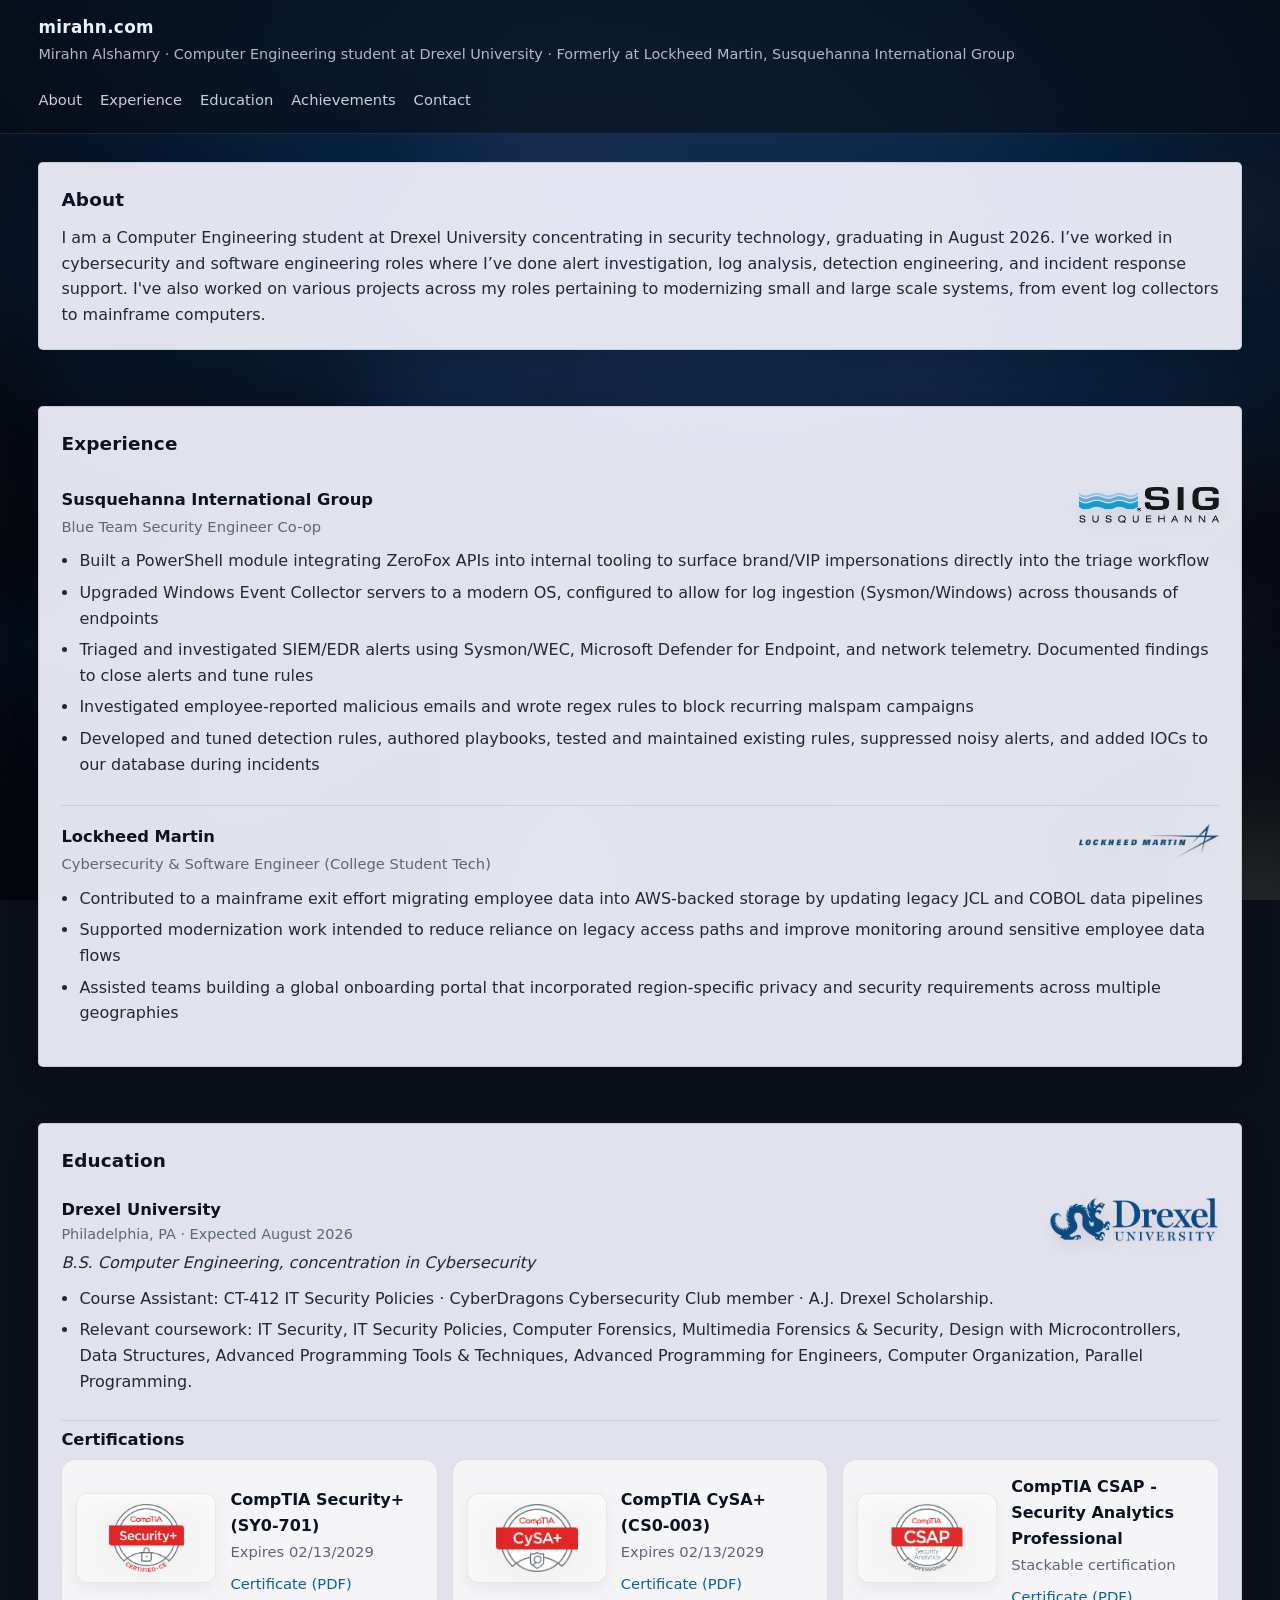
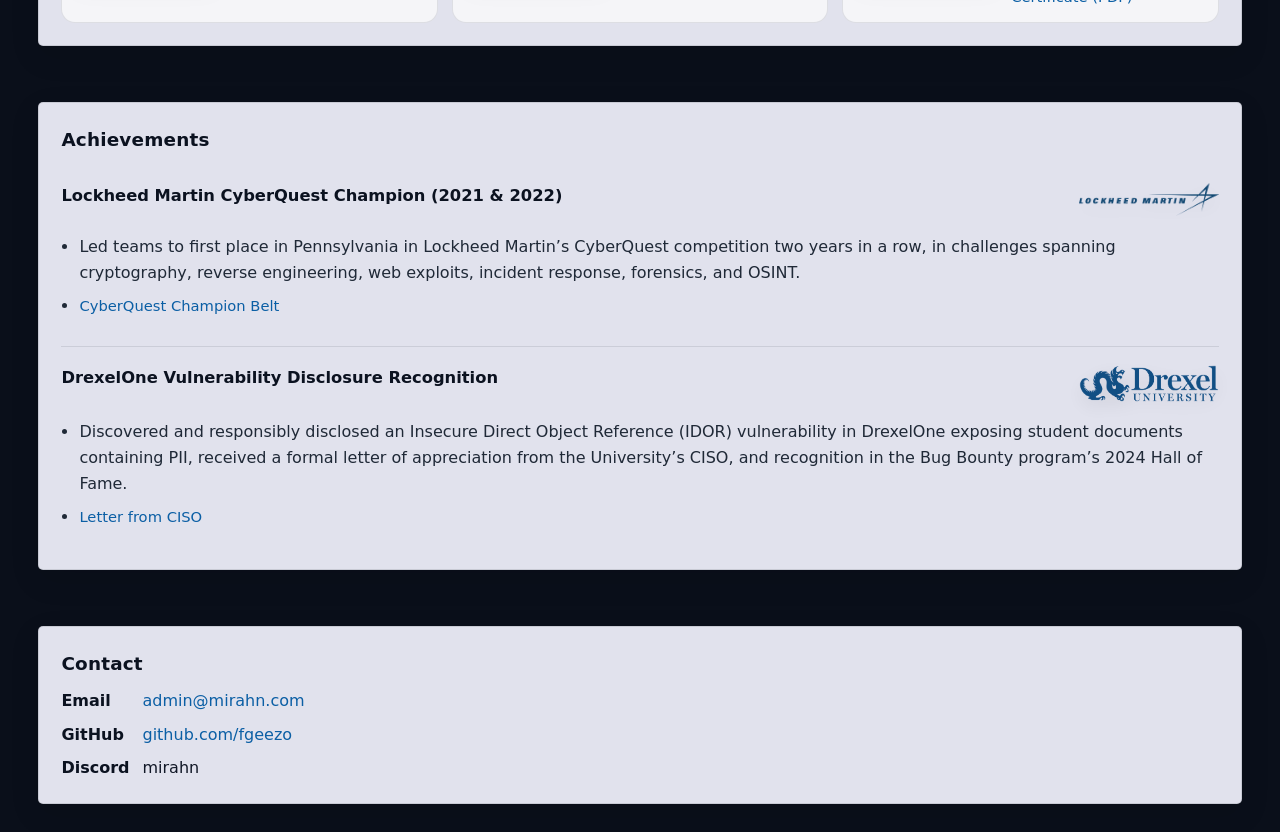
==== index.html @ 4f2de334 "Removed bold text" ====
<!DOCTYPE html>
<html lang="en">
<head>
  <meta charset="UTF-8" />
  <meta name="viewport" content="width=device-width, initial-scale=1" />
  <title>mirahn.com</title>

  <meta name="description" content="Personal site of Mirahn Alshamry - Computer Engineering student at Drexel University concentrating on cybersecurity, with experience at Lockheed Martin and Susquehanna International Group." />

  <link rel="stylesheet" href="style.css" />
</head>

<body>
  <div class="page-bg" aria-hidden="true"></div>

  <header class="site-header">
    <div class="header-inner">
      <a class="brand" href="#top" aria-label="mirahn.com home">
        <span class="brand-title">mirahn.com</span>
        <span class="brand-subtitle">Mirahn Alshamry · Computer Engineering student at Drexel University · Formerly at Lockheed Martin, Susquehanna International Group</span>
      </a>

      <nav class="nav" aria-label="Primary navigation">
        <a href="#about">About</a>
        <a href="#experience">Experience</a>
        <a href="#education">Education</a>
        <a href="#achievements">Achievements</a>
        <a href="#contact">Contact</a>
      </nav>
    </div>
  </header>

    <section id="about" class="section">
      <div class="section-inner card">
        <h2>About</h2>
        <p>
          I am a Computer Engineering student at Drexel University concentrating in security technology, 
          graduating in August 2026. I’ve worked in cybersecurity and software engineering roles where I’ve done alert
          investigation, log analysis, detection engineering, and incident response support. I've also worked on various
          projects across my roles pertaining to modernizing small and large scale systems, from event log collectors
          to mainframe computers.
        </p>
      </div>
    </section>

    <section id="experience" class="section">
      <div class="section-inner">
        <div class="card">
          <div class="card-header">
            <h2>Experience</h2>
          </div>

          <article class="xp">
            <div class="xp-top">
              <div class="xp-title">
                <h3>Susquehanna International Group</h3>
                <div class="xp-role">Blue Team Security Engineer Co-op</div>
              </div>
              <div class="xp-logo" aria-hidden="true">
                <img src="media/SIG_Logo.png" alt="" />
              </div>
            </div>

            <ul class="bullets">
              <li>
                Built a PowerShell module integrating ZeroFox APIs into internal tooling to surface
                brand/VIP impersonations directly into the triage workflow
              </li>
              <li>
                Upgraded Windows Event Collector servers to a modern OS, configured to allow for
                log ingestion (Sysmon/Windows) across thousands of endpoints
              </li>
              <li>
                Triaged and investigated SIEM/EDR alerts using Sysmon/WEC, Microsoft Defender for Endpoint,
                and network telemetry. Documented findings to close alerts and tune rules
              </li>
              <li>
                Investigated employee-reported malicious emails and wrote regex rules to block
                recurring malspam campaigns
              </li>
              <li>
                Developed and tuned detection rules, authored playbooks, tested and maintained
                existing rules, suppressed noisy alerts, and added IOCs to our database during incidents
              </li>
            </ul>
          </article>

          <div class="divider" role="separator" aria-hidden="true"></div>

          <article class="xp">
            <div class="xp-top">
              <div class="xp-title">
                <h3>Lockheed Martin</h3>
                <div class="xp-role">Cybersecurity &amp; Software Engineer (College Student Tech)</div>
              </div>
              <div class="xp-logo" aria-hidden="true">
                <img src="media/LM_Logo.png" alt="" />
              </div>
            </div>

            <ul class="bullets">
              <li>
                Contributed to a mainframe exit effort migrating employee data into AWS-backed storage by updating
                legacy JCL and COBOL data pipelines
              </li>
              <li>
                Supported modernization work intended to reduce reliance on legacy access paths and improve monitoring
                around sensitive employee data flows
              </li>
              <li>
                Assisted teams building a global onboarding portal that incorporated region-specific privacy and security
                requirements across multiple geographies
              </li>
            </ul>
          </article>
        </div>
      </div>
    </section>

    <section id="education" class="section">
      <div class="section-inner">
        <div class="card">
          <div class="card-header">
            <h2>Education</h2>
          </div>

          <article class="edu">
            <div class="edu-top">
              <div class="edu-main">
                <h3>Drexel University</h3>
                <div class="edu-meta">Philadelphia, PA · Expected August 2026</div>
                <div class="edu-degree">
                  B.S. Computer Engineering, concentration in Cybersecurity
                </div>
              </div>
              <div class="edu-logo" aria-hidden="true">
                <img src="media/Drexel_Logo.png" alt="" />
              </div>
            </div>

            <ul class="bullets">
              <li>
                Course Assistant: CT-412 IT Security Policies · CyberDragons Cybersecurity Club member · A.J. Drexel Scholarship.
              </li>
              <li>
                Relevant coursework: IT Security, IT Security Policies, Computer Forensics, Multimedia Forensics &amp; Security,
                Design with Microcontrollers, Data Structures, Advanced Programming Tools &amp; Techniques, Advanced Programming
                for Engineers, Computer Organization, Parallel Programming.
              </li>
            </ul>
          </article>

          <div class="divider" role="separator" aria-hidden="true"></div>

          <section id="certs" aria-label="Certifications">
            <h3 class="subheading">Certifications</h3>

            <div class="cert-grid">
              <div class="cert">
                <div class="cert-badge">
                  <img src="media/SecurityPlus_Logo.png" alt="CompTIA Security+ Certified" />
                </div>
                <div class="cert-body">
                  <div class="cert-name">CompTIA Security+ (SY0-701)</div>
                  <div class="cert-meta">Expires 02/13/2029</div>
                  <div class="links">
                    <a href="media/SecurityPlusCertificate.pdf" target="_blank" rel="noopener">
                      Certificate (PDF)
                    </a>
                  </div>
                </div>
              </div>

              <div class="cert">
                <div class="cert-badge">
                  <img src="media/CySA_Logo.png" alt="CompTIA CySA+ Certified" />
                </div>
                <div class="cert-body">
                  <div class="cert-name">CompTIA CySA+ (CS0-003)</div>
                  <div class="cert-meta">Expires 02/13/2029</div>
                  <div class="links">
                    <a href="media/CYSA.pdf" target="_blank" rel="noopener">
                      Certificate (PDF)
                    </a>
                  </div>
                </div>
              </div>

              <div class="cert">
                <div class="cert-badge">
                  <img src="media/CSAP_Logo.png" alt="CompTIA CSAP – Security Analytics Professional" />
                </div>
                <div class="cert-body">
                  <div class="cert-name">CompTIA CSAP - Security Analytics Professional</div>
                  <div class="cert-meta">Stackable certification</div>
                  <div class="links">
                    <a href="media/CSAP.pdf" target="_blank" rel="noopener">
                      Certificate (PDF)
                    </a>
                  </div>
                </div>
              </div>
            </div>
          </section>
        </div>
      </div>
    </section>

    <section id="achievements" class="section">
      <div class="section-inner">
        <div class="card">
          <div class="card-header">
            <h2>Achievements</h2>
          </div>

          <article class="xp">
            <div class="xp-top">
              <div class="xp-title">
                <h3>Lockheed Martin CyberQuest Champion (2021 &amp; 2022)</h3>
              </div>
              <div class="xp-logo" aria-hidden="true">
                <img src="media/LM_Logo.png" alt="" />
              </div>
            </div>
            <ul class="bullets">
              <li>
                Led teams to first place in Pennsylvania in Lockheed Martin’s CyberQuest competition
                two years in a row, in challenges spanning cryptography, reverse engineering, web exploits, incident
                response, forensics, and OSINT.
              </li>
              <li>
                <div class="links">
                  <a href="media/CyberQuestChampionBelt.jpg" target="_blank" rel="noopener">
                  CyberQuest Champion Belt
                  </a>
                </div>
              </li>
            </ul>
          </article>

          <div class="divider" role="separator" aria-hidden="true"></div>

          <article class="xp">
            <div class="xp-top">
              <div class="xp-title">
                <h3>DrexelOne Vulnerability Disclosure Recognition</h3>
              </div>
              <div class="xp-logo" aria-hidden="true">
                <img src="media/Drexel_Logo.png" alt="" />
              </div>
            </div>
            <ul class="bullets">
              <li>
                Discovered and responsibly disclosed an Insecure Direct Object Reference (IDOR)
                vulnerability in DrexelOne exposing student documents containing PII, received a formal letter of
                appreciation from the University’s CISO, and recognition in the Bug Bounty program’s 2024 Hall of Fame.
              </li>
              <li>
                <div class="links">
                  <a href="media/CISOLOA.pdf" target="_blank" rel="noopener">
                  Letter from CISO
                  </a>
                </div>
              </li>
            </ul>
          </article>
        </div>
      </div>
    </section>

    <section id="contact" class="section">
      <div class="section-inner card">
        <h2>Contact</h2>
        <ul class="contact-list">
          <li><span class="k">Email</span> <a href="mailto:admin@mirahn.com">admin@mirahn.com</a></li>
          <li><span class="k">GitHub</span> <a href="https://github.com/fgeezo" target="_blank" rel="noopener">github.com/fgeezo</a></li>
          <li><span class="k">Discord</span> <span>mirahn</span></li>
        </ul>
      </div>
    </section>
  </main>
</body>
</html>
---- style.css ----
:root {
  --ink: #0b1220;
  --text: #111827;
  --muted: #5b6678;

  --accent: #0b5fa5;

  --card: rgba(245, 245, 255, 0.92);

  --border: rgba(17, 24, 39, 0.12);
  --shadow: 0 10px 30px rgba(0, 0, 0, 0.10);

  --radius: 5px;

  --page-pad: clamp(16px, 3vw, 40px);
  --content-max: 1320px;
}

* { box-sizing: border-box; }
html, body { margin: 0; padding: 0; }

body {
  font-family: system-ui, -apple-system, BlinkMacSystemFont, "Segoe UI",
    Roboto, "Helvetica Neue", Arial, sans-serif;
  color: var(--text);
  line-height: 1.6;
  background: #0a0f1a; /* Fallback behind background image */
}

/* Background image */
.page-bg {
  position: fixed;
  inset: 0;
  background:
    linear-gradient(180deg, rgba(6, 10, 18, 0.72), rgba(6, 10, 18, 0.65)),
    url("media/Background.jpg") center / cover no-repeat;
  z-index: -2;
}

.page-bg::after {
  content: "";
  position: absolute;
  inset: 0;
  background: radial-gradient(circle at 20% 10%, rgba(255,255,255,0.06), transparent 35%),
              radial-gradient(circle at 80% 30%, rgba(255,255,255,0.05), transparent 40%);
  mix-blend-mode: overlay;
  opacity: 0.8;
}

a {
  color: var(--accent);
  text-decoration: none;
}
a:hover { text-decoration: underline; }

.site-header {
  position: sticky;
  top: 0;
  z-index: 5;
  backdrop-filter: blur(10px);
  background: rgba(8, 12, 20, 0.55);
  border-bottom: 1px solid rgba(255,255,255,0.10);
}

.header-inner {
  width: 100%;
  max-width: var(--content-max);
  margin: 0 auto;
  padding: 14px var(--page-pad);
  display: flex;
  align-items: center;
  justify-content: space-between;
  gap: 16px;
  flex-wrap: wrap;
}

.brand {
  display: grid;
  gap: 2px;
  color: #eaf2ff;
  text-decoration: none;
}
.brand:hover { text-decoration: none; }

.brand-title {
  font-weight: 700;
  letter-spacing: 0.02em;
  font-size: 1.05rem;
}
.brand-subtitle {
  font-size: 0.9rem;
  color: rgba(234, 242, 255, 0.75);
}

.nav {
  display: flex;
  gap: 18px;
  flex-wrap: wrap;
}
.nav a {
  color: rgba(234, 242, 255, 0.85);
  font-size: 0.92rem;
  padding: 6px 0;
  border-bottom: 2px solid transparent;
}
.nav a:hover,
.nav a:focus-visible {
  border-bottom-color: rgba(234, 242, 255, 0.75);
  text-decoration: none;
}

/* Main layout uses full width with a large max width (not a small centered column) */
.site-main {
  width: 100%;
}

.section {
  padding: 28px var(--page-pad);
}

.section-inner {
  width: 100%;
  max-width: var(--content-max);
  margin: 0 auto;
}

.card {
  background: var(--card);
  border: 1px solid var(--border);
  border-radius: var(--radius);
  box-shadow: var(--shadow);
  padding: 22px 22px;
}

.card h2 {
  margin: 0 0 10px;
  font-size: 1.15rem;
  letter-spacing: 0.01em;
  color: var(--ink);
}

.card h3 {
  margin: 0 0 6px;
  font-size: 1.02rem;
  color: var(--ink);
}

.card p {
  margin: 10px 0 0;
  color: #1f2937;
}

.hero {
  padding: 34px var(--page-pad) 18px;
}

.hero-inner {
  width: 100%;
  max-width: var(--content-max);
  margin: 0 auto;
}

/* Experiences/Achievements */
.card-header {
  display: flex;
  align-items: baseline;
  justify-content: space-between;
  gap: 12px;
  margin-bottom: 6px;
}

.xp {
  padding: 12px 0;
}

.xp-top {
  display: flex;
  align-items: flex-start;
  justify-content: space-between;
  gap: 14px;
}

.xp-title h3 {
  margin: 0;
}

.xp-role {
  color: var(--muted);
  font-size: 0.92rem;
  margin-top: 2px;
}

.xp-logo {
  flex: 0 0 auto;
}

.xp-logo img {
  width: 140px;
  max-height: 40px;
  object-fit: contain;
  opacity: 0.92;
  filter: drop-shadow(0 6px 10px rgba(0,0,0,0.10));
}

@media (max-width: 620px) {
  .xp-top { flex-direction: column; }
  .xp-logo img { width: 160px; }
}

.bullets {
  margin: 10px 0 0;
  padding-left: 18px;
  color: #1f2937;
}

.bullets li {
  margin: 6px 0;
}

.divider {
  height: 1px;
  background: rgba(17, 24, 39, 0.10);
  margin: 10px 0 6px;
}

/* Education */
.edu {
  padding: 6px 0 10px;
}

.edu-top {
  display: flex;
  align-items: flex-start;
  justify-content: space-between;
  gap: 14px;
}

.edu-main h3 {
  margin: 0;
}

.edu-meta {
  color: var(--muted);
  font-size: 0.9rem;
}

.edu-degree {
  margin-top: 4px;
  font-style: italic;
  color: #1f2937;
}

.edu-logo {
  flex: 0 0 auto;
}

.edu-logo img {
  width: 170px;
  max-height: 60px;
  object-fit: contain;
  opacity: 0.95;
  filter: drop-shadow(0 6px 10px rgba(0,0,0,0.10));
}

@media (max-width: 620px) {
  .edu-top { flex-direction: column; }
  .edu-logo img { width: 190px; }
}

.subheading {
  margin: 4px 0 8px;
  font-size: 1rem;
  color: var(--ink);
}

/* Certs */
.cert-grid {
  display: grid;
  grid-template-columns: repeat(3, minmax(0, 1fr));
  gap: 14px;
  margin-top: 6px;
}

@media (max-width: 1020px) {
  .cert-grid {
    grid-template-columns: repeat(2, minmax(0, 1fr));
  }
}

@media (max-width: 720px) {
  .cert-grid {
    grid-template-columns: 1fr;
  }
}

.cert {
  display: grid;
  grid-template-columns: 140px 1fr;
  gap: 14px;
  align-items: center;
  padding: 14px;
  background: rgba(255, 255, 255, 0.65);
  border: 1px solid rgba(17, 24, 39, 0.10);
  border-radius: 14px;
}

@media (max-width: 520px) {
  .cert {
    grid-template-columns: 1fr;
  }
}

.cert-badge img {
  width: 100%;
  max-height: 90px;
  object-fit: contain;
  filter: drop-shadow(0 6px 10px rgba(0,0,0,0.10));
  background: rgba(255,255,255,0.55);
  border: 1px solid rgba(17, 24, 39, 0.08);
  border-radius: 12px;
  padding: 10px;
}

.cert-name {
  font-weight: 700;
  color: var(--ink);
}

.cert-meta {
  color: var(--muted);
  font-size: 0.92rem;
  margin-top: 2px;
}

.links {
  margin-top: 8px;
  font-size: 0.92rem;
}

/* Util */
.dot {
  margin: 0 8px;
  color: rgba(17, 24, 39, 0.35);
}

/* Contact */
.contact-list {
  list-style: none;
  margin: 10px 0 0;
  padding: 0;
  display: grid;
  gap: 8px;
}

.contact-list .k {
  display: inline-block;
  min-width: 76px;
  font-weight: 650;
  color: var(--ink);
}
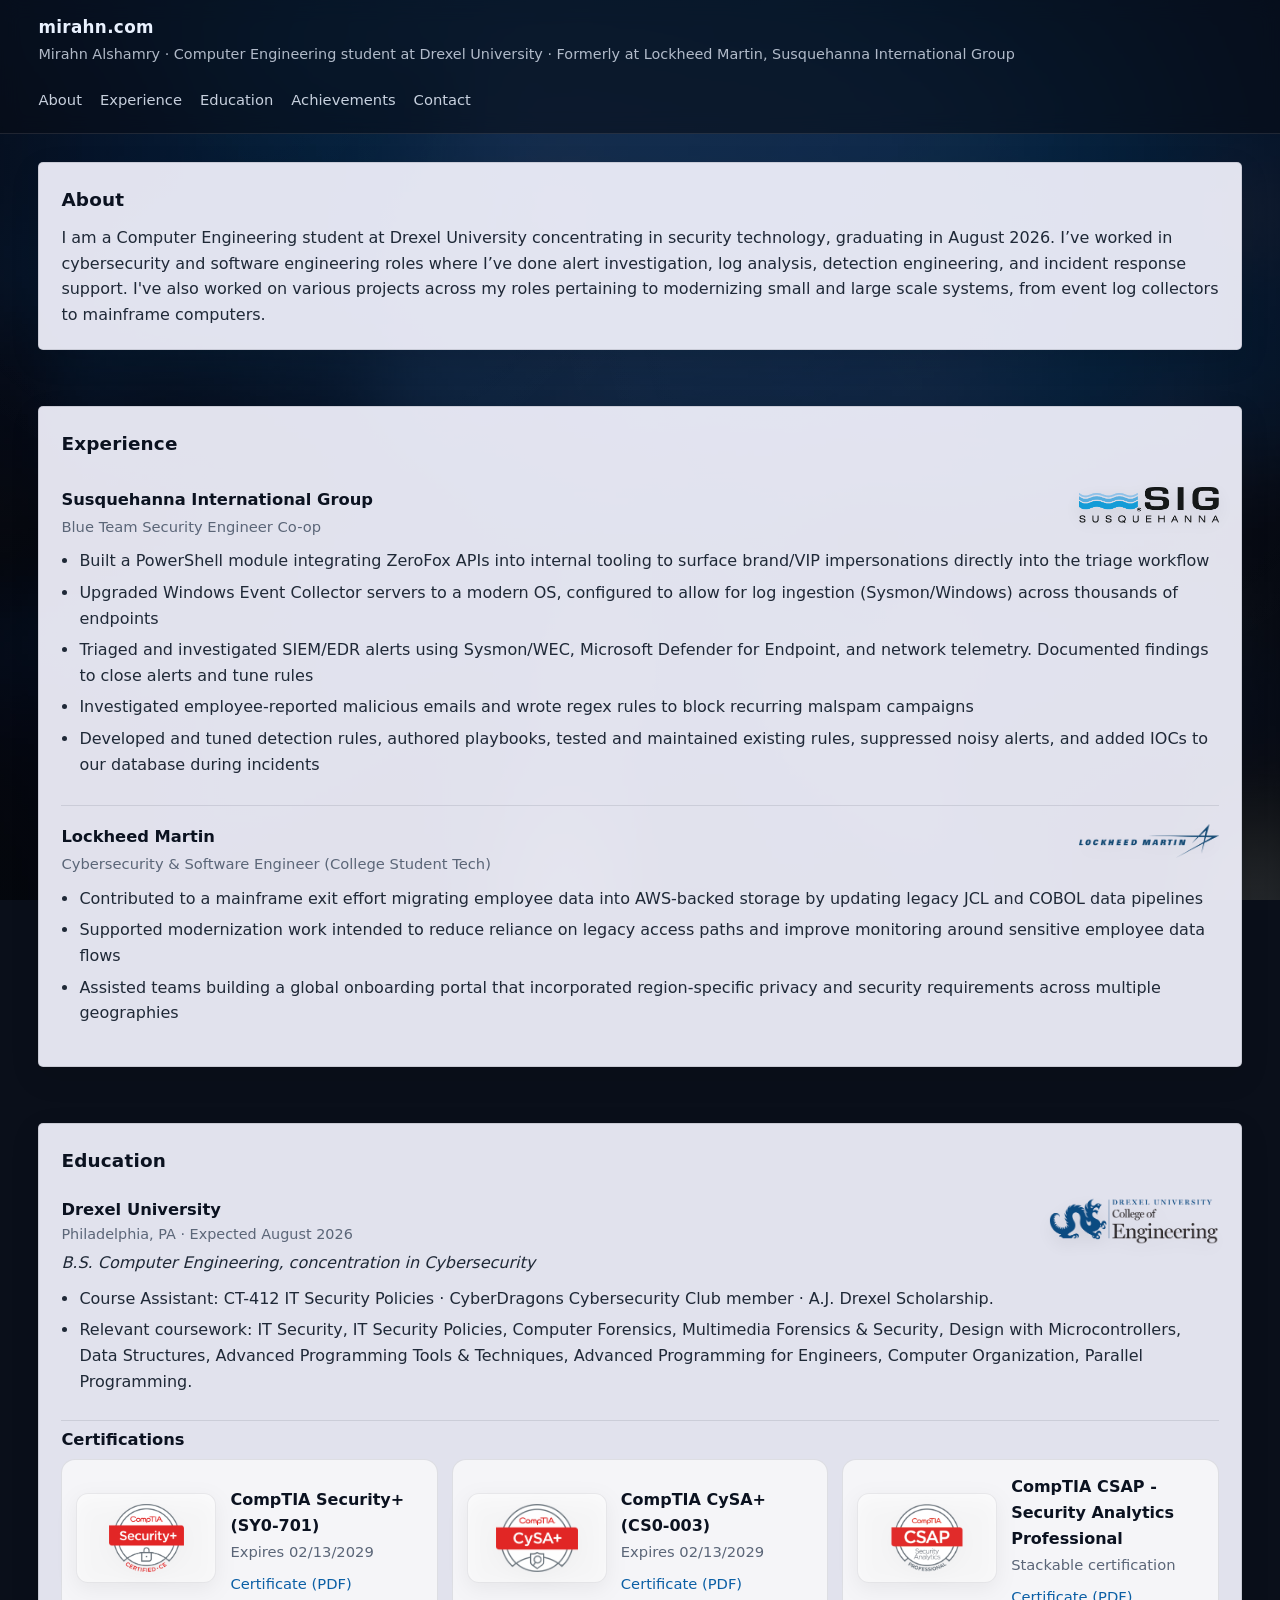
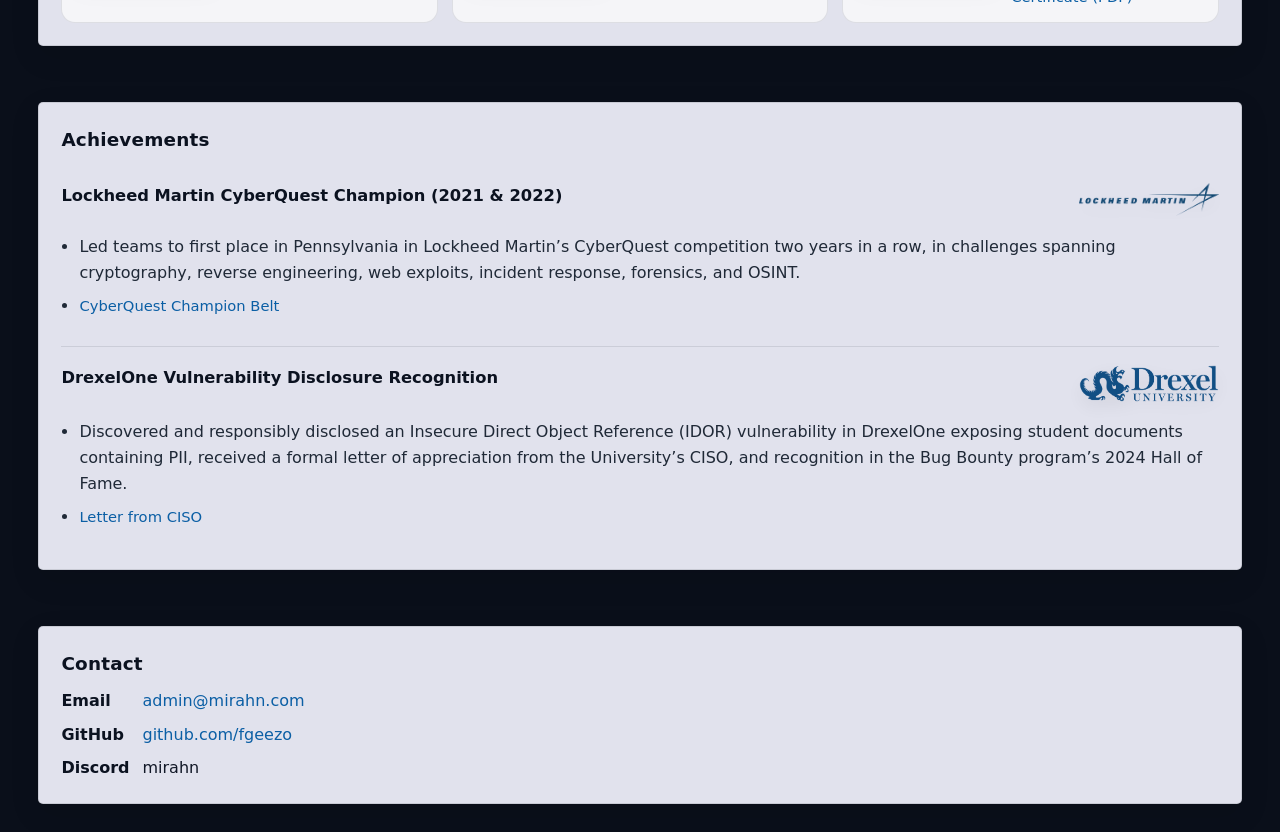
==== commit 3d0cbd92: "Added Drexel COE image" ====
--- a/index.html
+++ b/index.html
@@ -134,7 +134,7 @@
                 </div>
               </div>
               <div class="edu-logo" aria-hidden="true">
-                <img src="media/Drexel_Logo.png" alt="" />
+                <img src="media/DrexelCOE_Logo.png" alt="" />
               </div>
             </div>
 
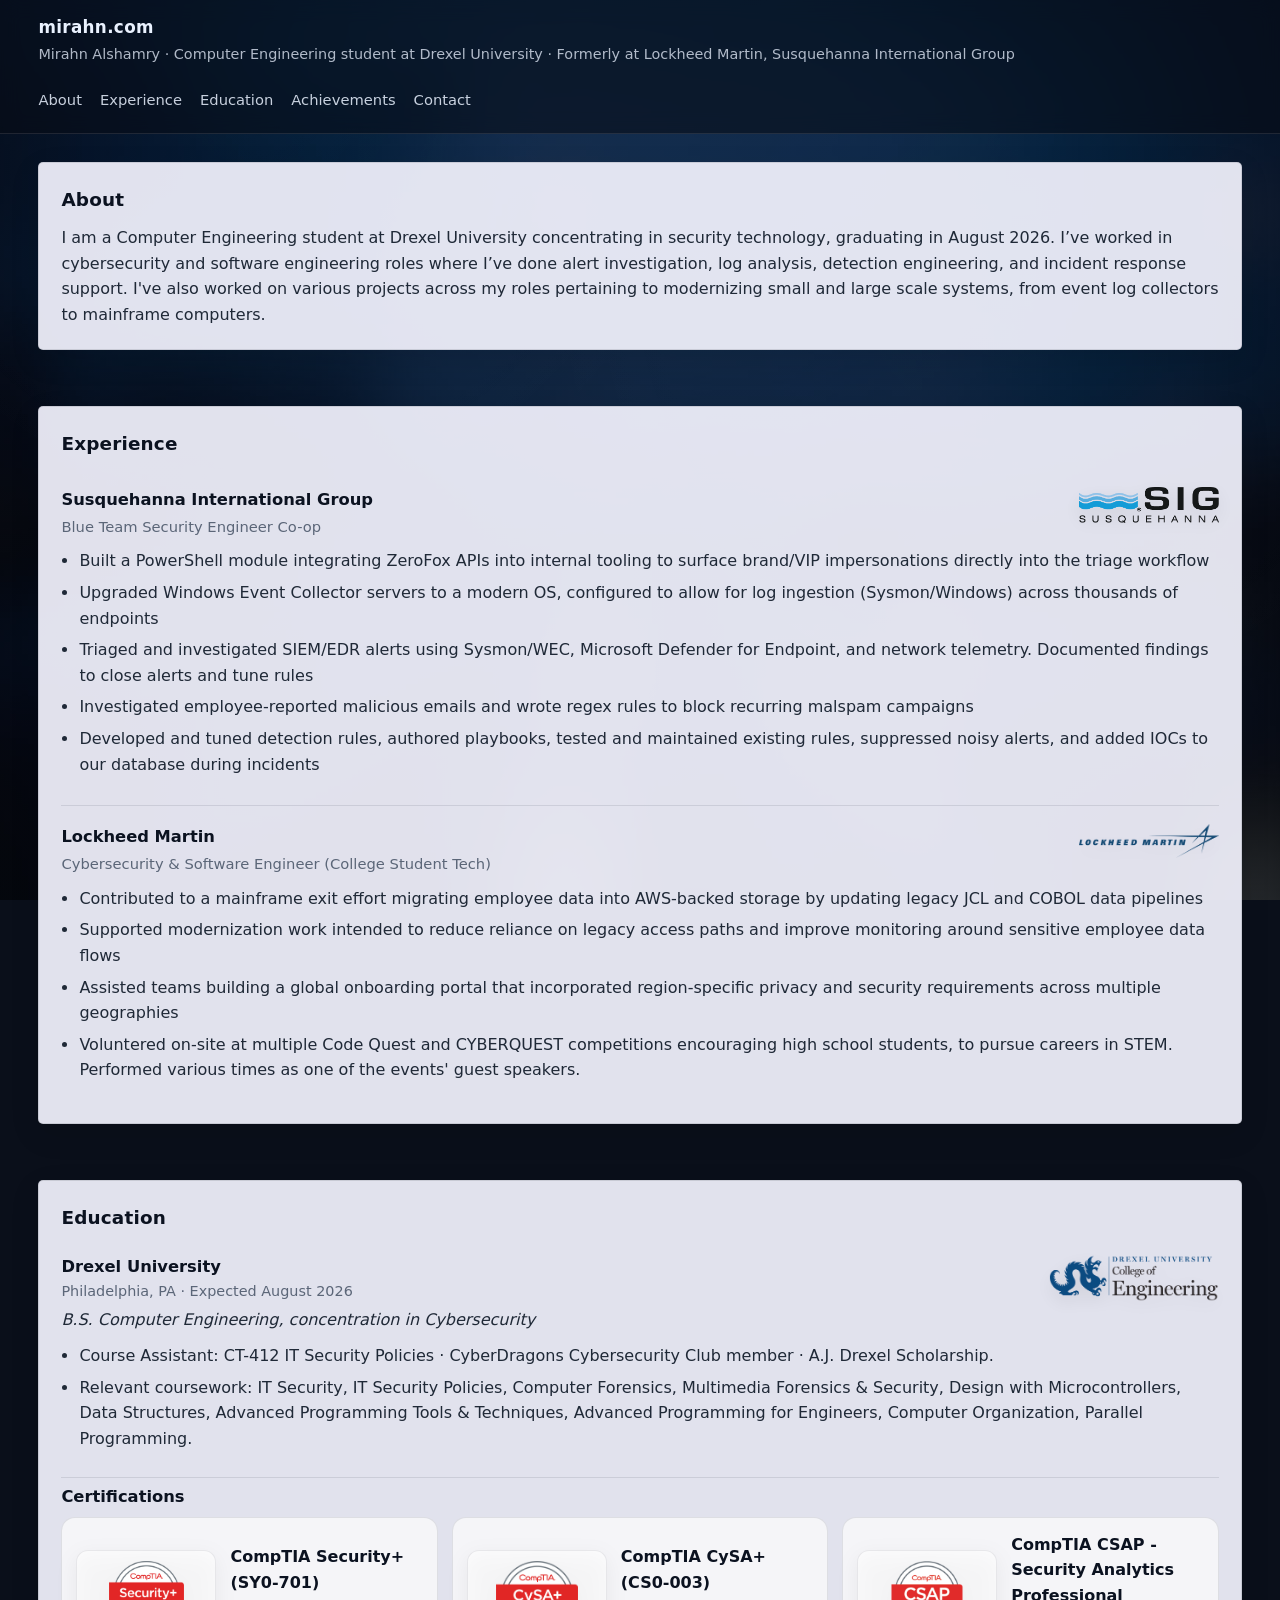
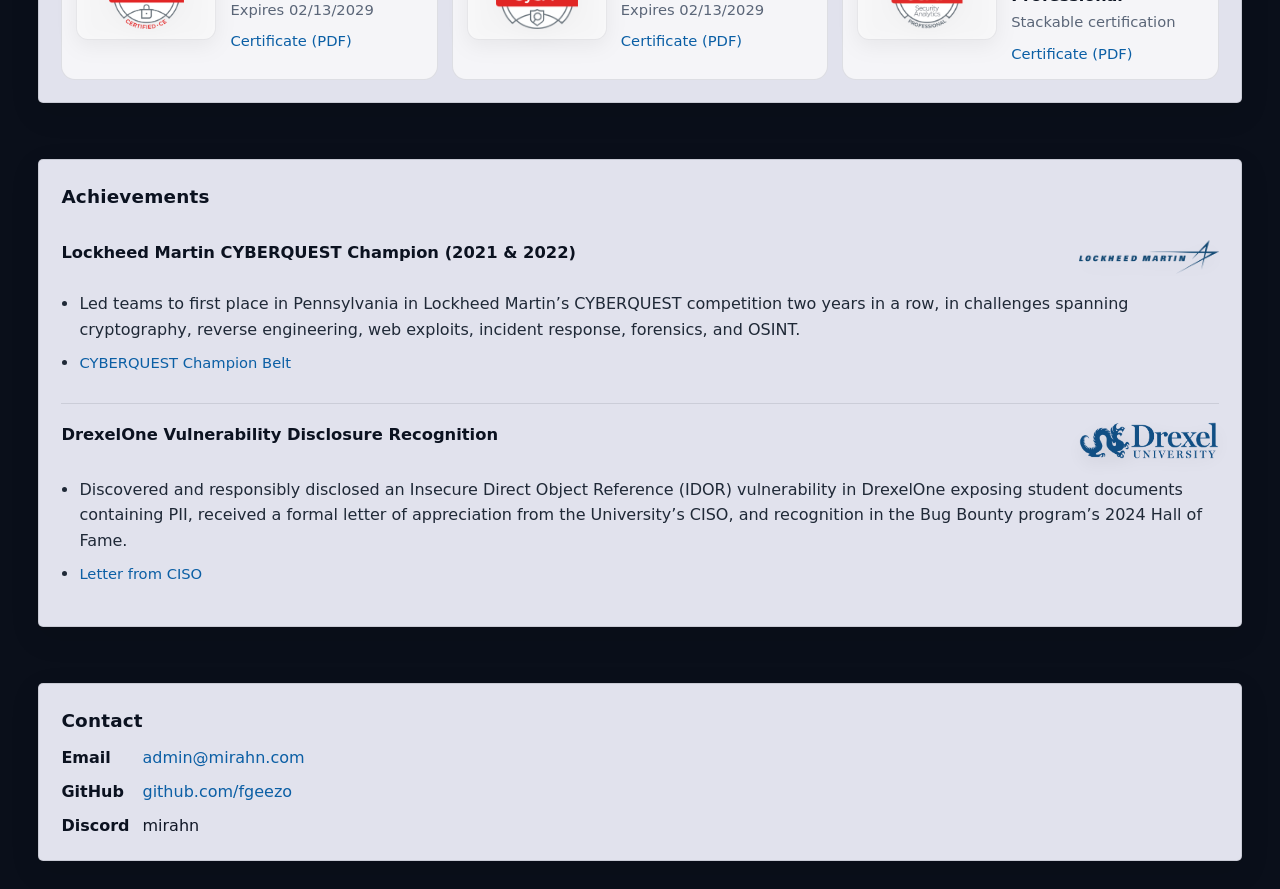
==== commit 7ebd596f: "Added new LM bullet" ====
--- a/index.html
+++ b/index.html
@@ -111,6 +111,10 @@
                 Assisted teams building a global onboarding portal that incorporated region-specific privacy and security
                 requirements across multiple geographies
               </li>
+              <li>
+                Voluntered on-site at multiple Code Quest and CYBERQUEST competitions encouraging high school students,
+                to pursue careers in STEM. Performed various times as one of the events' guest speakers.
+              </li>
             </ul>
           </article>
         </div>
@@ -216,7 +220,7 @@
           <article class="xp">
             <div class="xp-top">
               <div class="xp-title">
-                <h3>Lockheed Martin CyberQuest Champion (2021 &amp; 2022)</h3>
+                <h3>Lockheed Martin CYBERQUEST Champion (2021 &amp; 2022)</h3>
               </div>
               <div class="xp-logo" aria-hidden="true">
                 <img src="media/LM_Logo.png" alt="" />
@@ -224,14 +228,14 @@
             </div>
             <ul class="bullets">
               <li>
-                Led teams to first place in Pennsylvania in Lockheed Martin’s CyberQuest competition
+                Led teams to first place in Pennsylvania in Lockheed Martin’s CYBERQUEST competition
                 two years in a row, in challenges spanning cryptography, reverse engineering, web exploits, incident
                 response, forensics, and OSINT.
               </li>
               <li>
                 <div class="links">
                   <a href="media/CyberQuestChampionBelt.jpg" target="_blank" rel="noopener">
-                  CyberQuest Champion Belt
+                  CYBERQUEST Champion Belt
                   </a>
                 </div>
               </li>
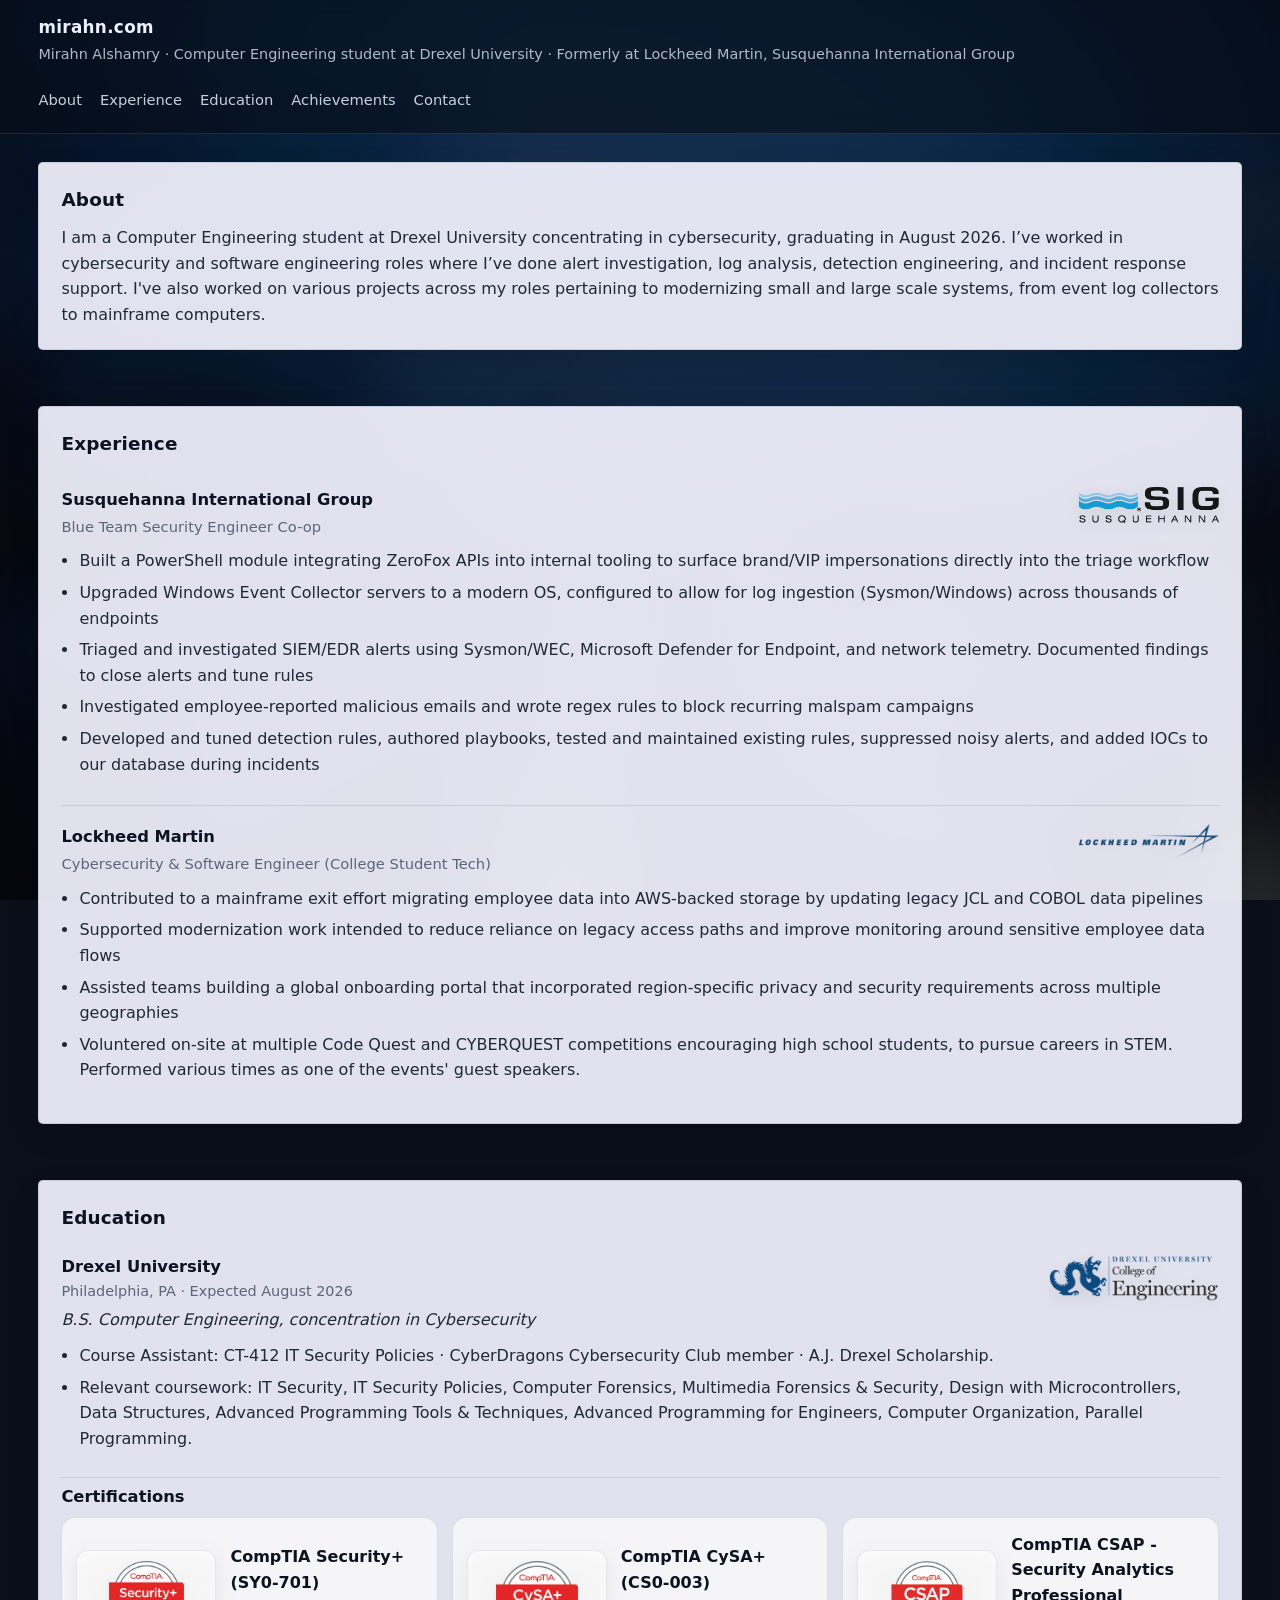
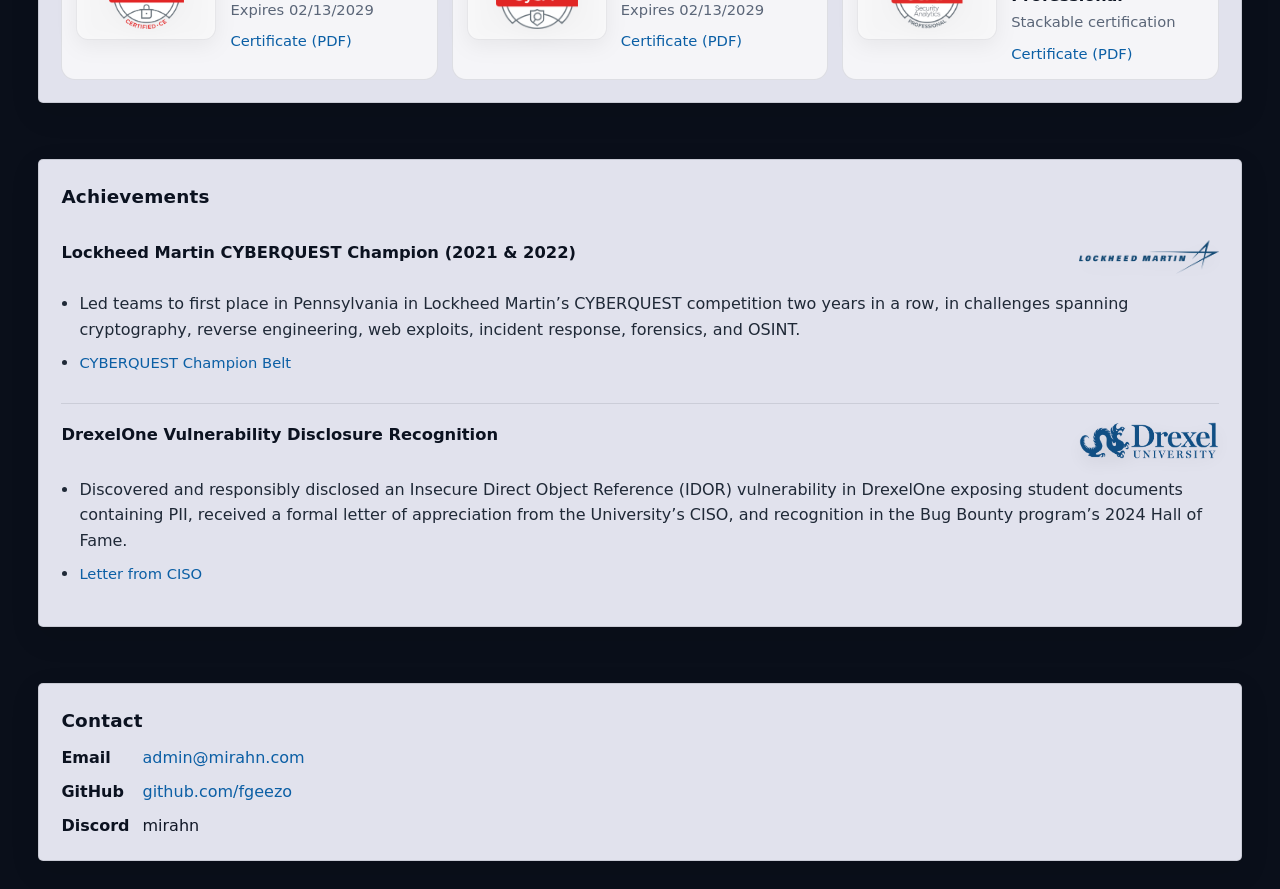
==== commit d197387b: "security technology -> cybersecurity" ====
--- a/index.html
+++ b/index.html
@@ -34,7 +34,7 @@
       <div class="section-inner card">
         <h2>About</h2>
         <p>
-          I am a Computer Engineering student at Drexel University concentrating in security technology, 
+          I am a Computer Engineering student at Drexel University concentrating in cybersecurity, 
           graduating in August 2026. I’ve worked in cybersecurity and software engineering roles where I’ve done alert
           investigation, log analysis, detection engineering, and incident response support. I've also worked on various
           projects across my roles pertaining to modernizing small and large scale systems, from event log collectors
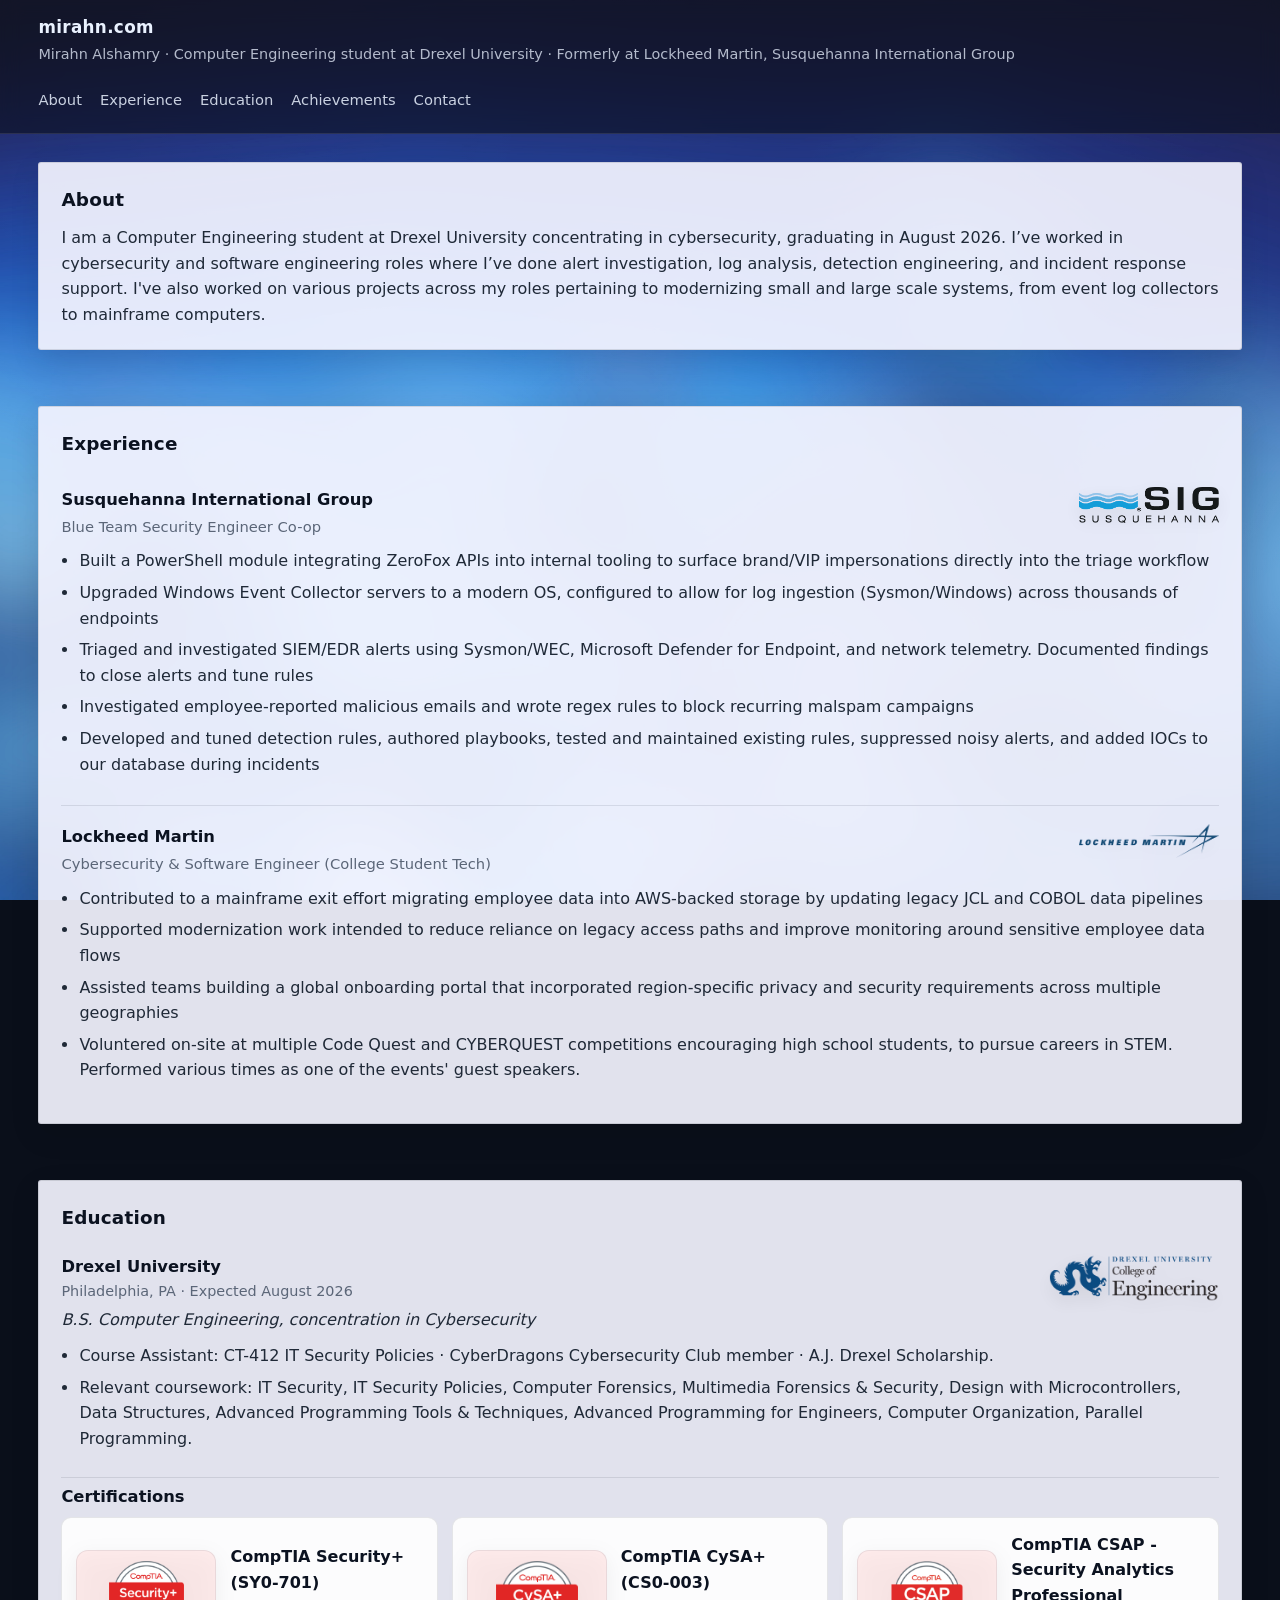
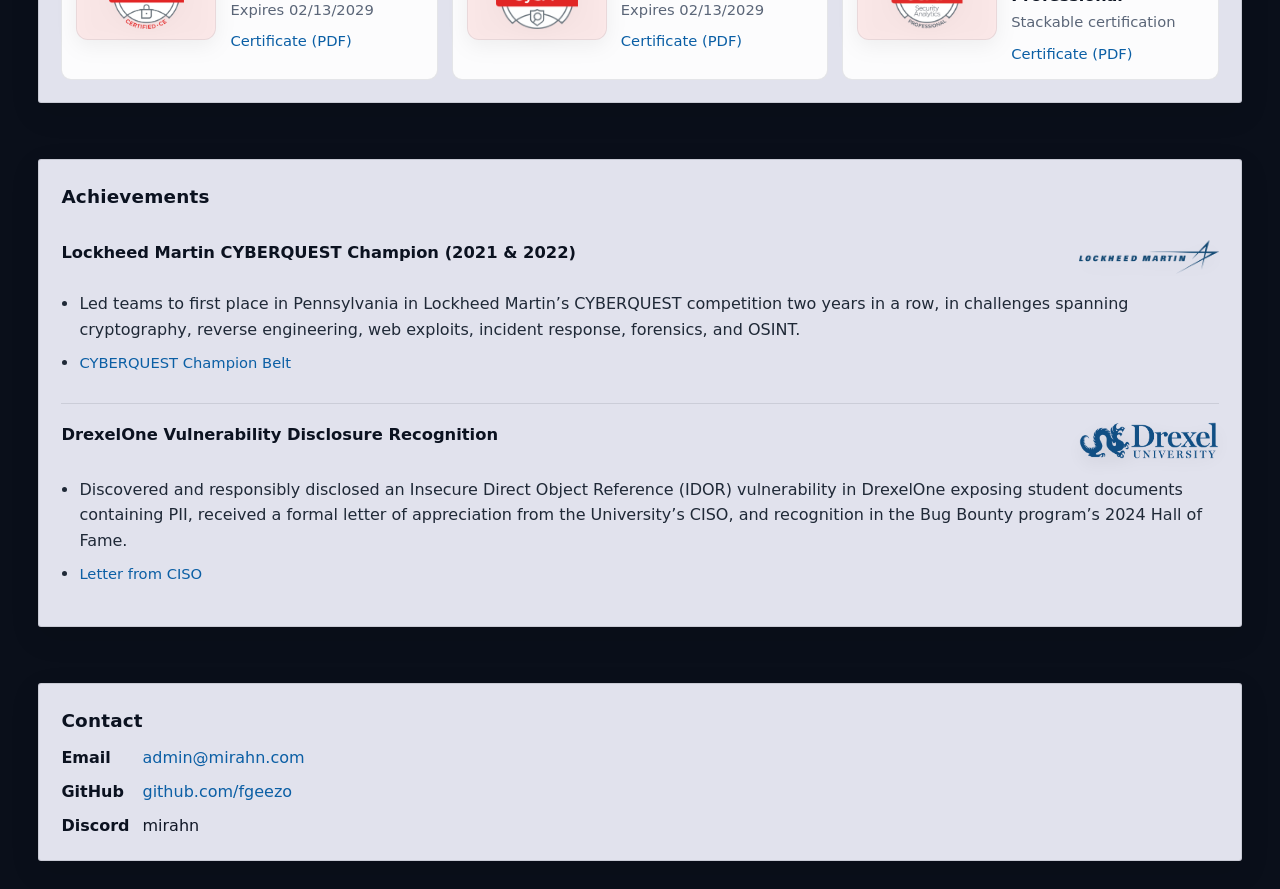
==== commit 5da3cdb1: "Added favicon" ====
--- a/index.html
+++ b/index.html
@@ -8,6 +8,7 @@
   <meta name="description" content="Personal site of Mirahn Alshamry - Computer Engineering student at Drexel University concentrating on cybersecurity, with experience at Lockheed Martin and Susquehanna International Group." />
 
   <link rel="stylesheet" href="style.css" />
+  <link rel="icon" type="image/png" href="media/Logo.png">
 </head>
 
 <body>
--- a/style.css
+++ b/style.css
@@ -10,7 +10,7 @@
   --border: rgba(17, 24, 39, 0.12);
   --shadow: 0 10px 30px rgba(0, 0, 0, 0.10);
 
-  --radius: 5px;
+  --radius: 3px;
 
   --page-pad: clamp(16px, 3vw, 40px);
   --content-max: 1320px;
@@ -32,7 +32,7 @@
   position: fixed;
   inset: 0;
   background:
-    linear-gradient(180deg, rgba(6, 10, 18, 0.72), rgba(6, 10, 18, 0.65)),
+    linear-gradient(180deg, rgba(6, 10, 18, 0), rgba(6, 10, 18, 0)),
     url("media/Background.jpg") center / cover no-repeat;
   z-index: -2;
 }
@@ -299,9 +299,9 @@
   gap: 14px;
   align-items: center;
   padding: 14px;
-  background: rgba(255, 255, 255, 0.65);
+  background: rgba(255, 255, 255, 0.9);
   border: 1px solid rgba(17, 24, 39, 0.10);
-  border-radius: 14px;
+  border-radius: 10px;
 }
 
 @media (max-width: 520px) {
@@ -315,7 +315,7 @@
   max-height: 90px;
   object-fit: contain;
   filter: drop-shadow(0 6px 10px rgba(0,0,0,0.10));
-  background: rgba(255,255,255,0.55);
+  background: rgba(255,220,220,0.55);
   border: 1px solid rgba(17, 24, 39, 0.08);
   border-radius: 12px;
   padding: 10px;
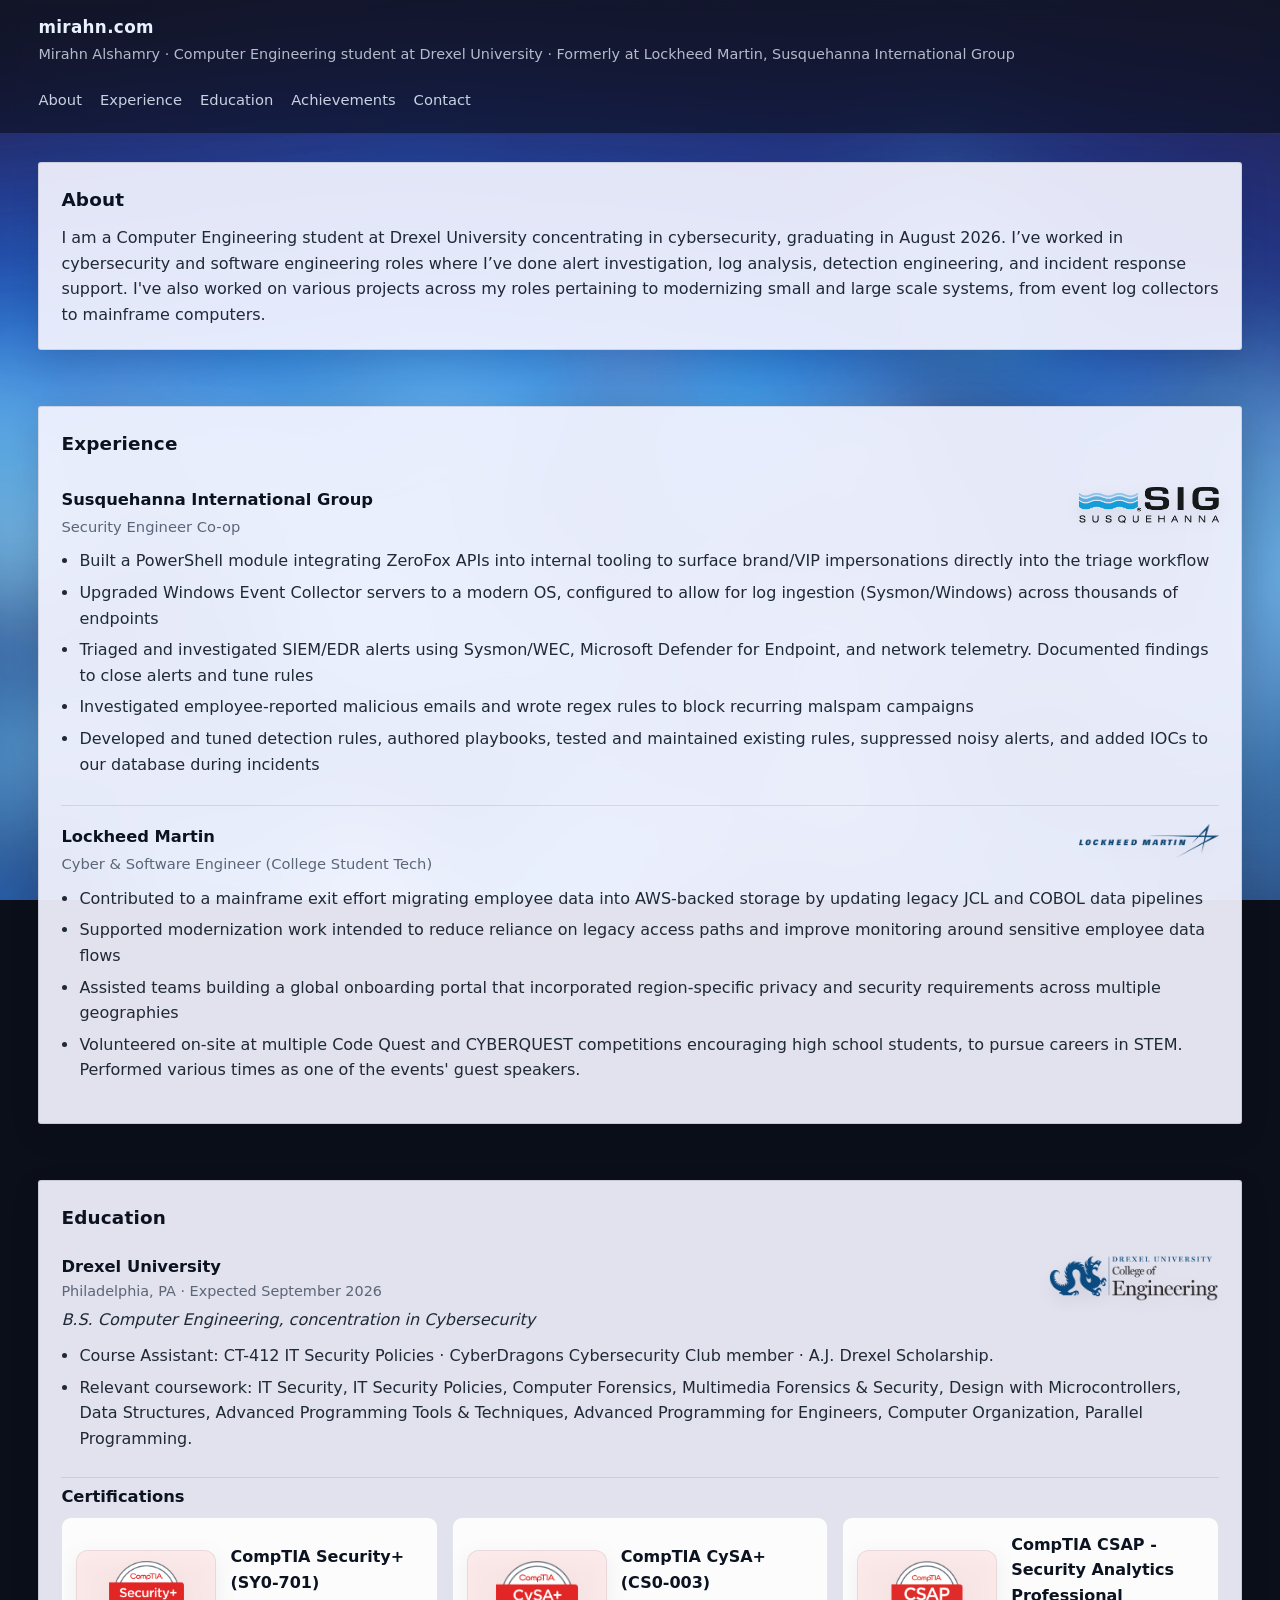
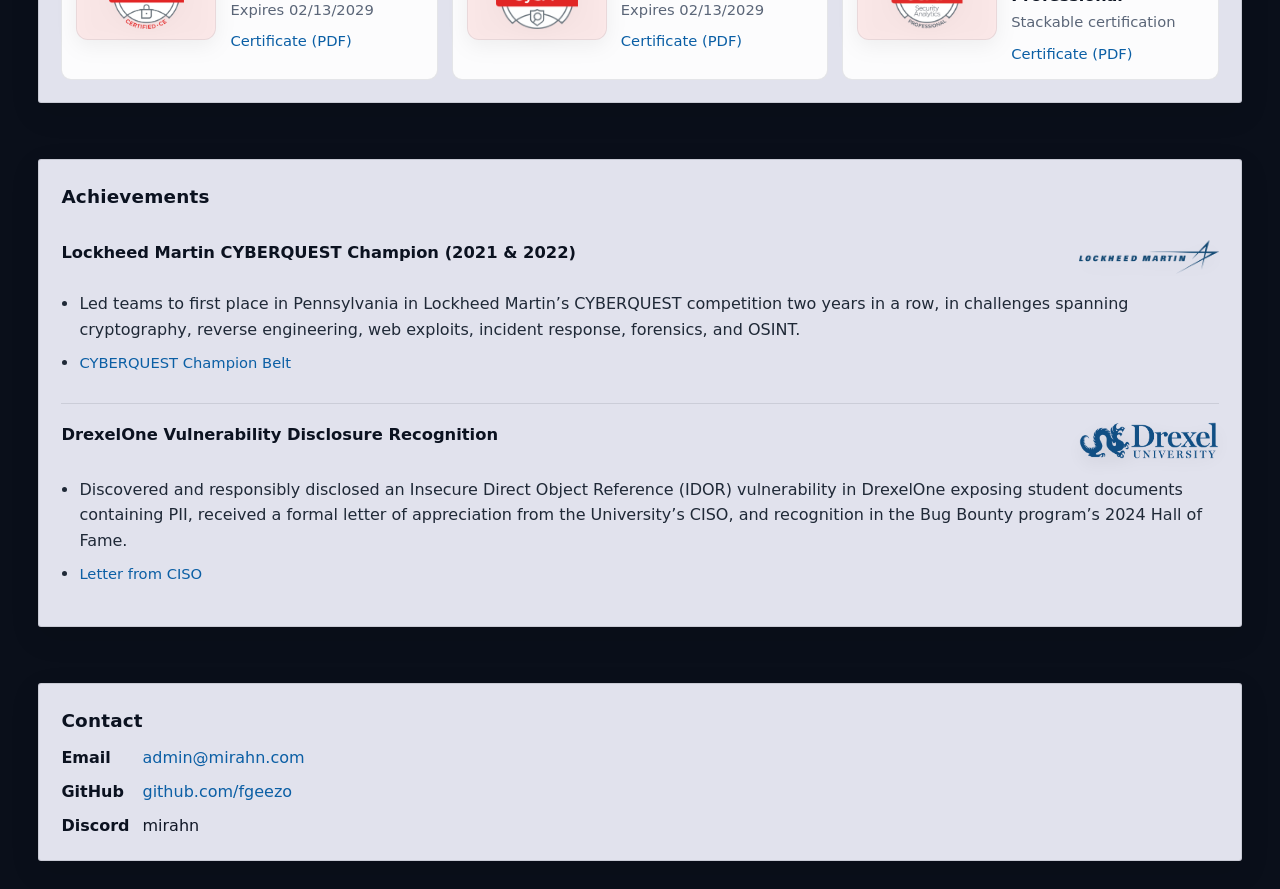
==== commit df1b1fc8: "Fixed spelling, wording" ====
--- a/index.html
+++ b/index.html
@@ -55,7 +55,7 @@
             <div class="xp-top">
               <div class="xp-title">
                 <h3>Susquehanna International Group</h3>
-                <div class="xp-role">Blue Team Security Engineer Co-op</div>
+                <div class="xp-role">Security Engineer Co-op</div>
               </div>
               <div class="xp-logo" aria-hidden="true">
                 <img src="media/SIG_Logo.png" alt="" />
@@ -92,7 +92,7 @@
             <div class="xp-top">
               <div class="xp-title">
                 <h3>Lockheed Martin</h3>
-                <div class="xp-role">Cybersecurity &amp; Software Engineer (College Student Tech)</div>
+                <div class="xp-role">Cyber &amp; Software Engineer (College Student Tech)</div>
               </div>
               <div class="xp-logo" aria-hidden="true">
                 <img src="media/LM_Logo.png" alt="" />
@@ -113,7 +113,7 @@
                 requirements across multiple geographies
               </li>
               <li>
-                Voluntered on-site at multiple Code Quest and CYBERQUEST competitions encouraging high school students,
+                Volunteered on-site at multiple Code Quest and CYBERQUEST competitions encouraging high school students,
                 to pursue careers in STEM. Performed various times as one of the events' guest speakers.
               </li>
             </ul>
@@ -133,7 +133,7 @@
             <div class="edu-top">
               <div class="edu-main">
                 <h3>Drexel University</h3>
-                <div class="edu-meta">Philadelphia, PA · Expected August 2026</div>
+                <div class="edu-meta">Philadelphia, PA · Expected September 2026</div>
                 <div class="edu-degree">
                   B.S. Computer Engineering, concentration in Cybersecurity
                 </div>
@@ -285,4 +285,4 @@
     </section>
   </main>
 </body>
-</html>+</html>
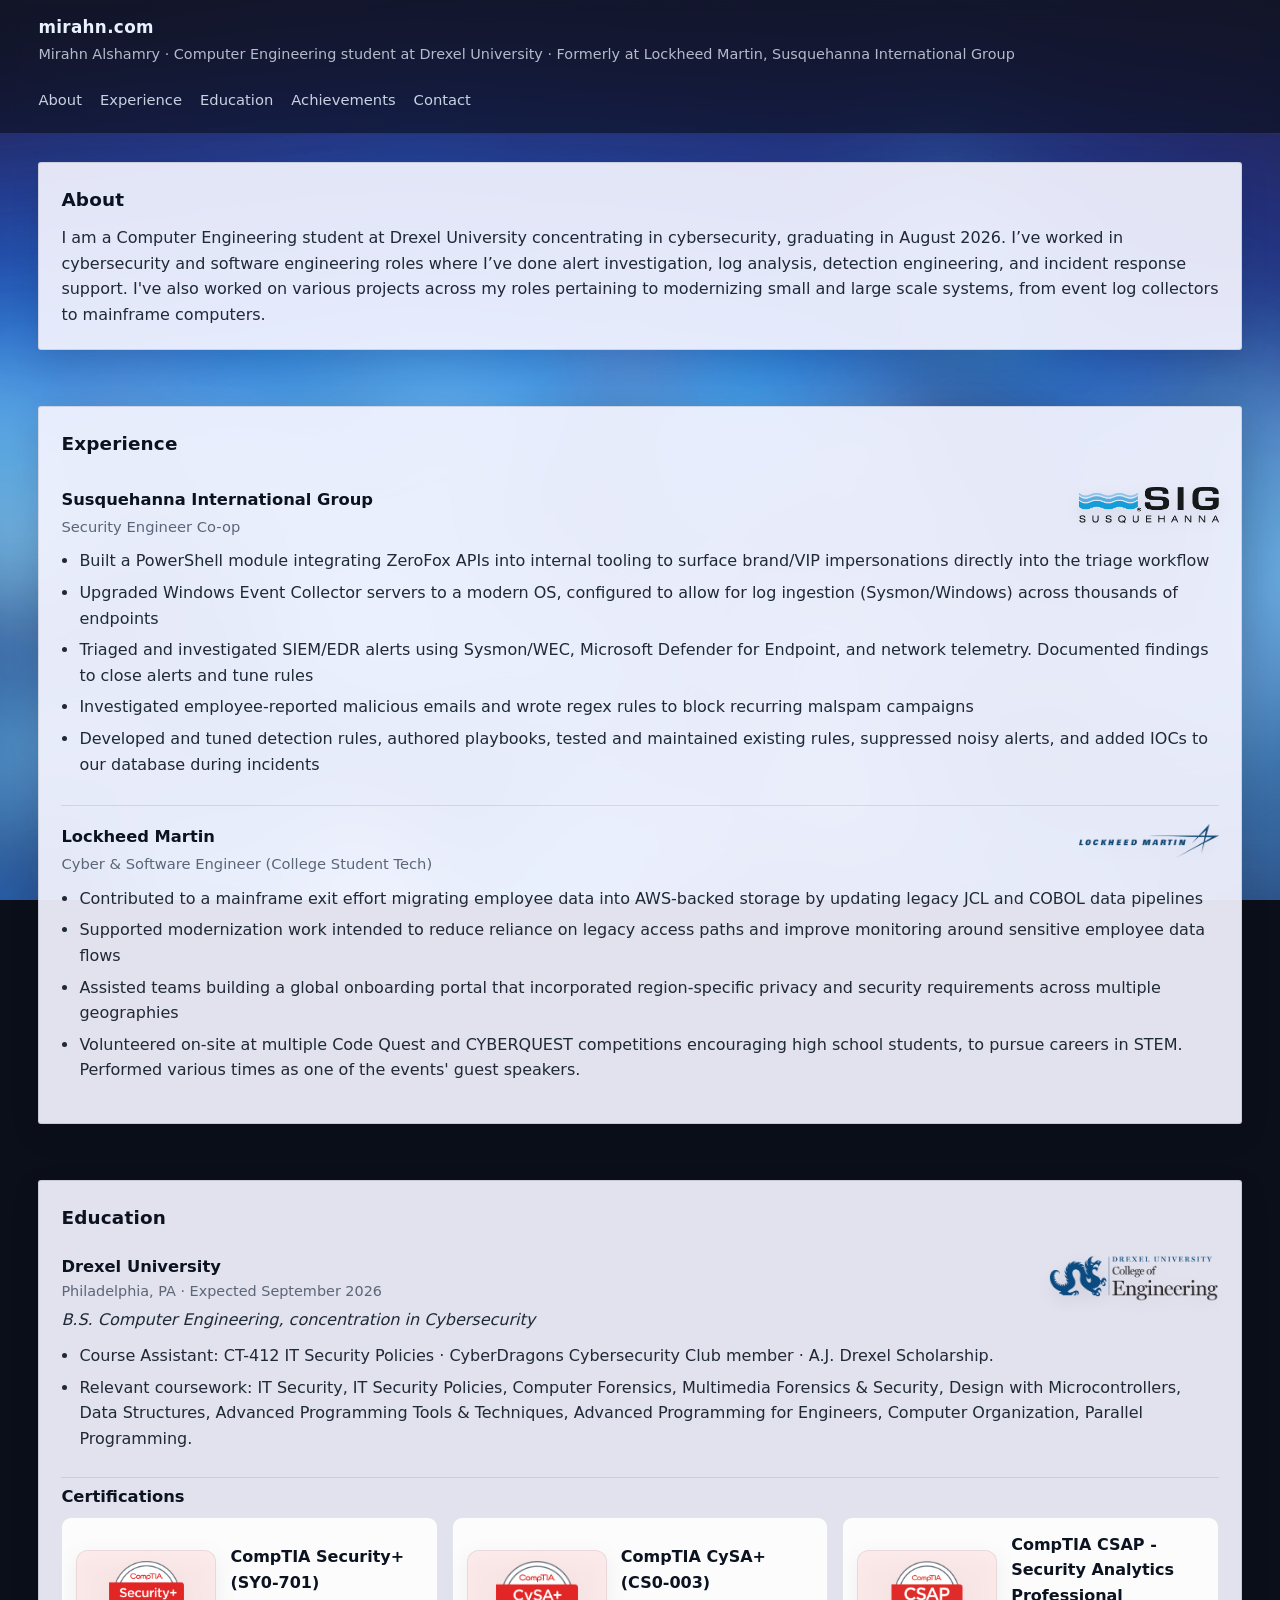
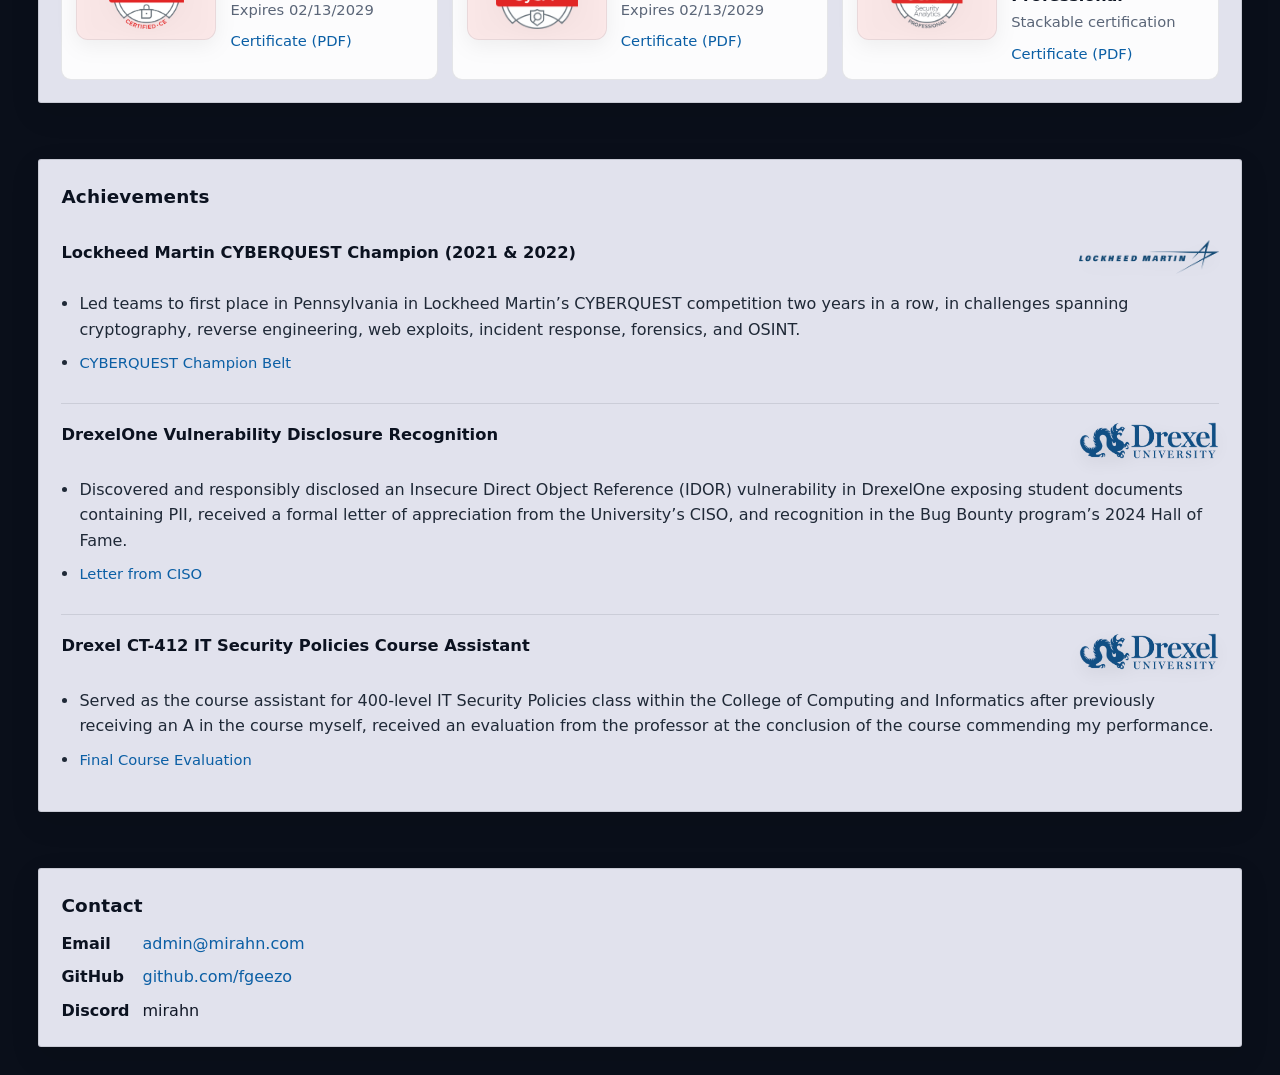
==== commit e7613c8a: "Add Drexel CT-412 IT Security Policies Course section" ====
--- a/index.html
+++ b/index.html
@@ -269,6 +269,34 @@
               </li>
             </ul>
           </article>
+
+          <div class="divider" role="separator" aria-hidden="true"></div>
+
+          <article class="xp">
+            <div class="xp-top">
+              <div class="xp-title">
+                <h3>Drexel CT-412 IT Security Policies Course Assistant</h3>
+              </div>
+              <div class="xp-logo" aria-hidden="true">
+                <img src="media/Drexel_Logo.png" alt="" />
+              </div>
+            </div>
+            <ul class="bullets">
+              <li>
+                Served as the course assistant for 400-level IT Security Policies class within the College of
+                Computing and Informatics after previously receiving an A in the course myself, received an evaluation
+                from the professor at the conclusion of the course commending my performance.
+              </li>
+              <li>
+                <div class="links">
+                  <a href="media/CT412_Eval.pdf" target="_blank" rel="noopener">
+                  Final Course Evaluation
+                  </a>
+                </div>
+              </li>
+            </ul>
+          </article>
+          
         </div>
       </div>
     </section>
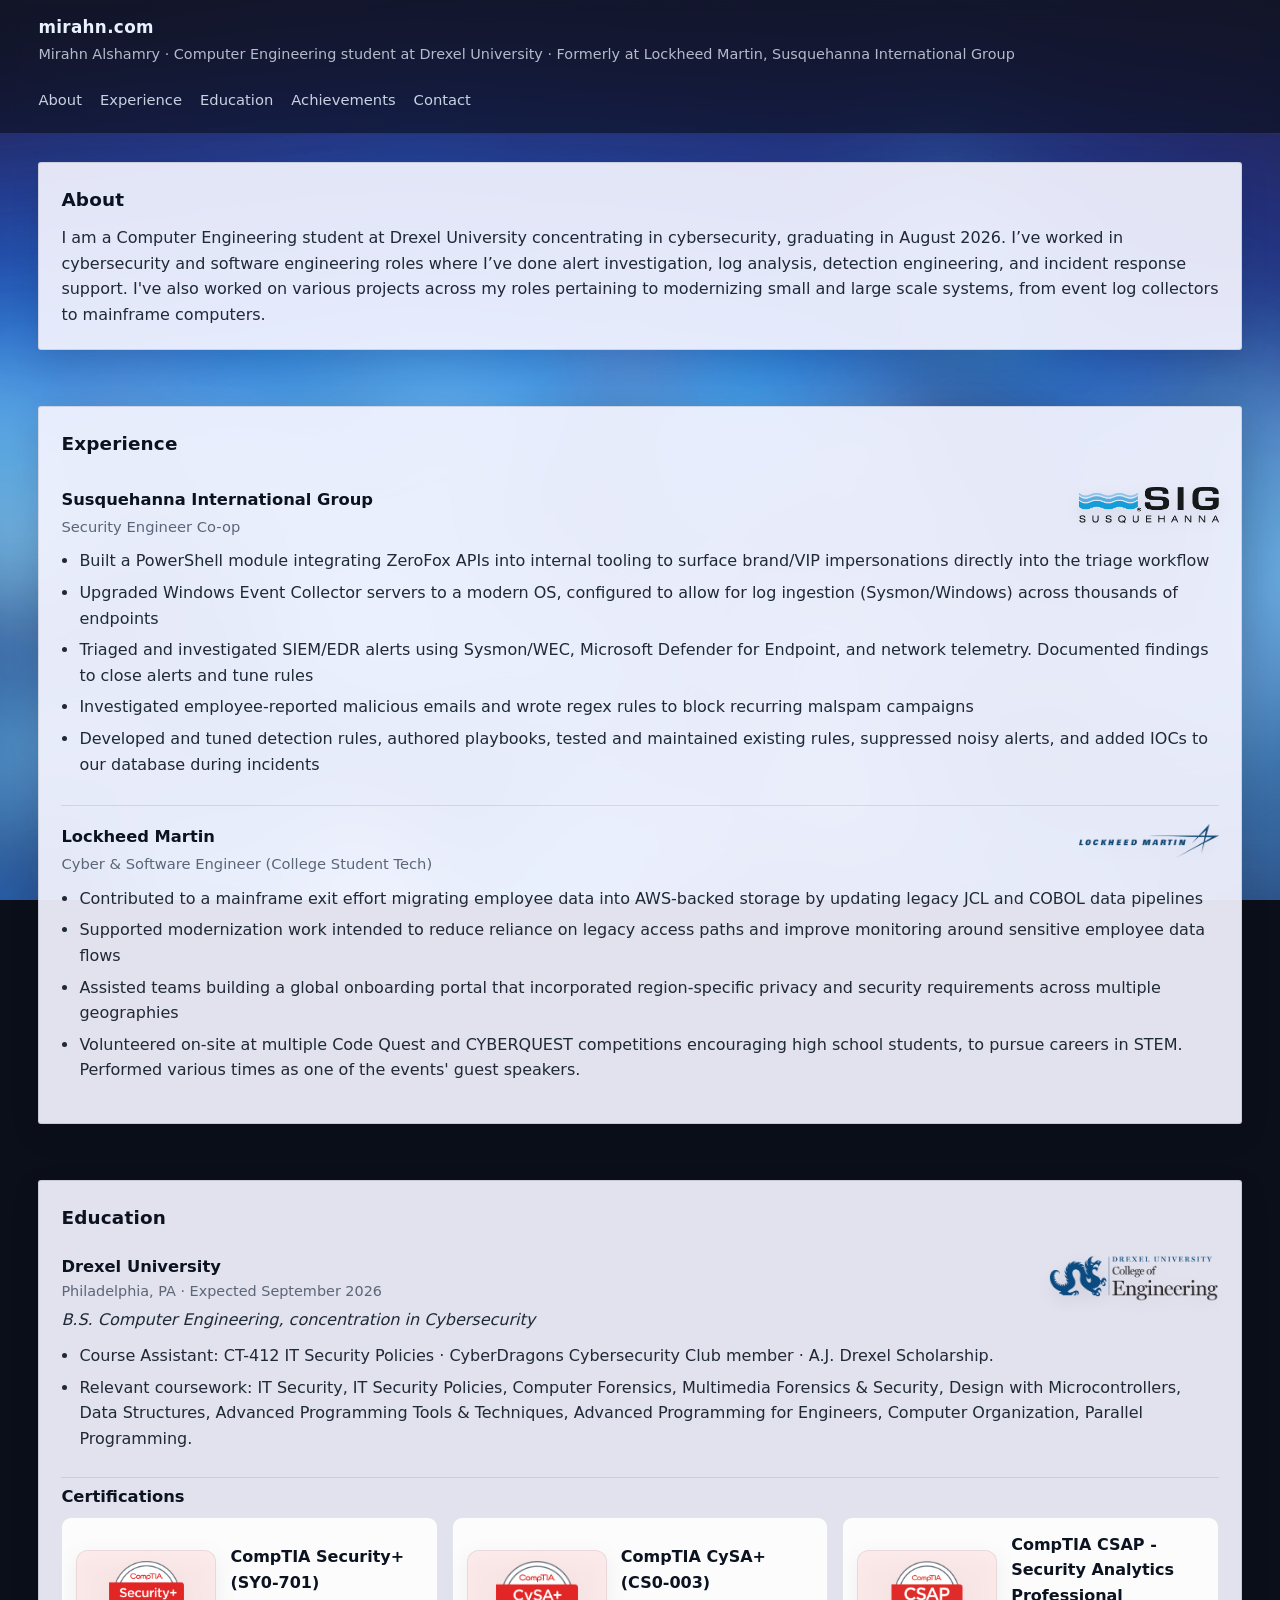
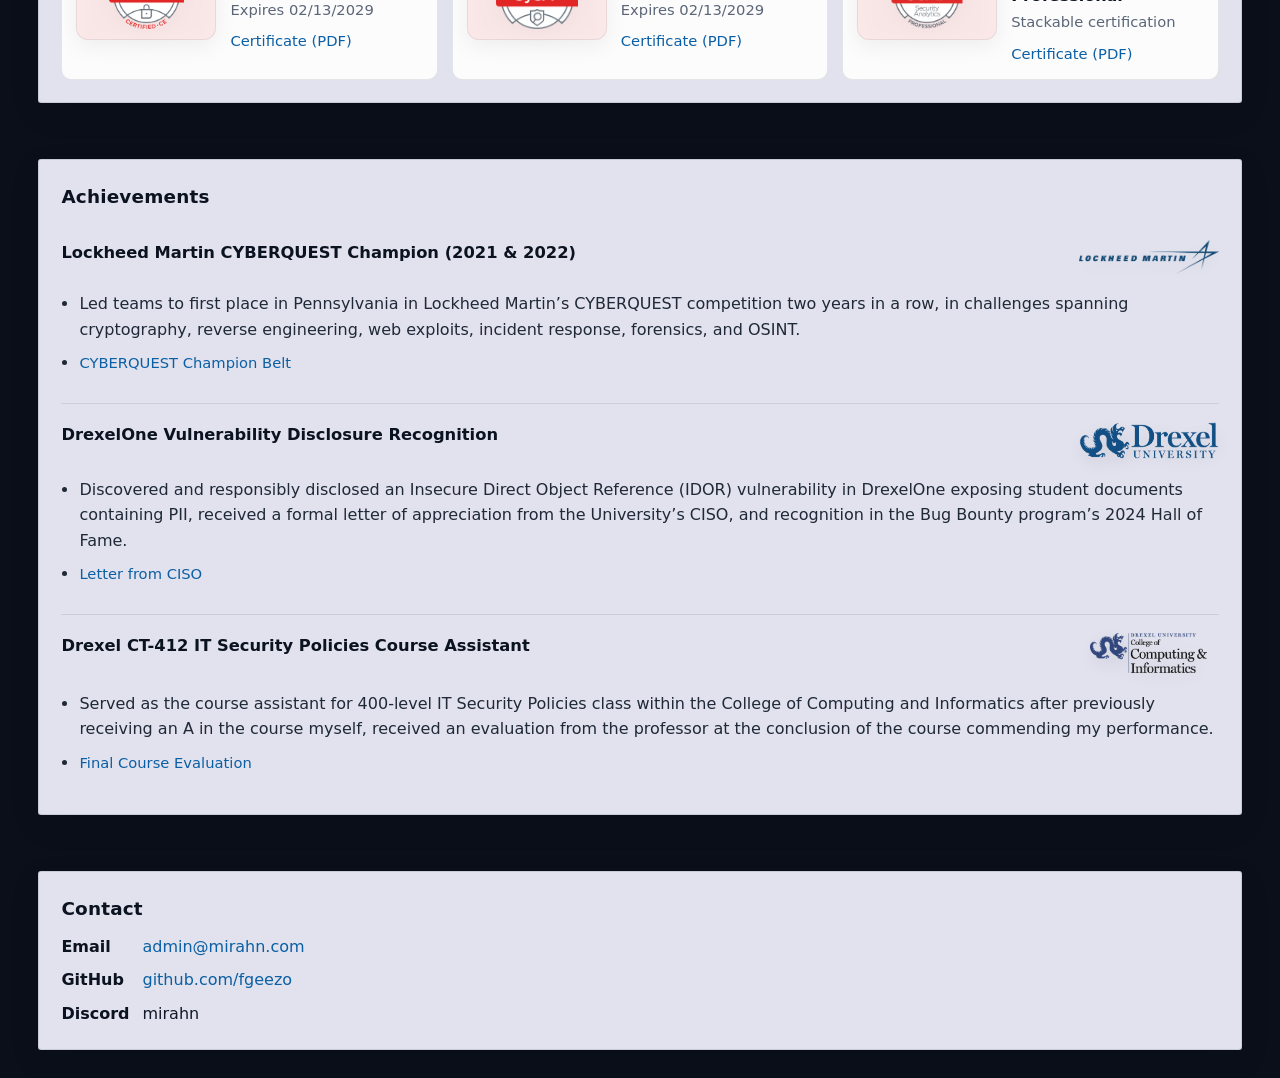
==== commit 0835e1c4: "Update logo image source in index.html for CCI CA experience" ====
--- a/index.html
+++ b/index.html
@@ -278,7 +278,7 @@
                 <h3>Drexel CT-412 IT Security Policies Course Assistant</h3>
               </div>
               <div class="xp-logo" aria-hidden="true">
-                <img src="media/Drexel_Logo.png" alt="" />
+                <img src="media/DrexelCCI_Logo.png" alt="" />
               </div>
             </div>
             <ul class="bullets">
